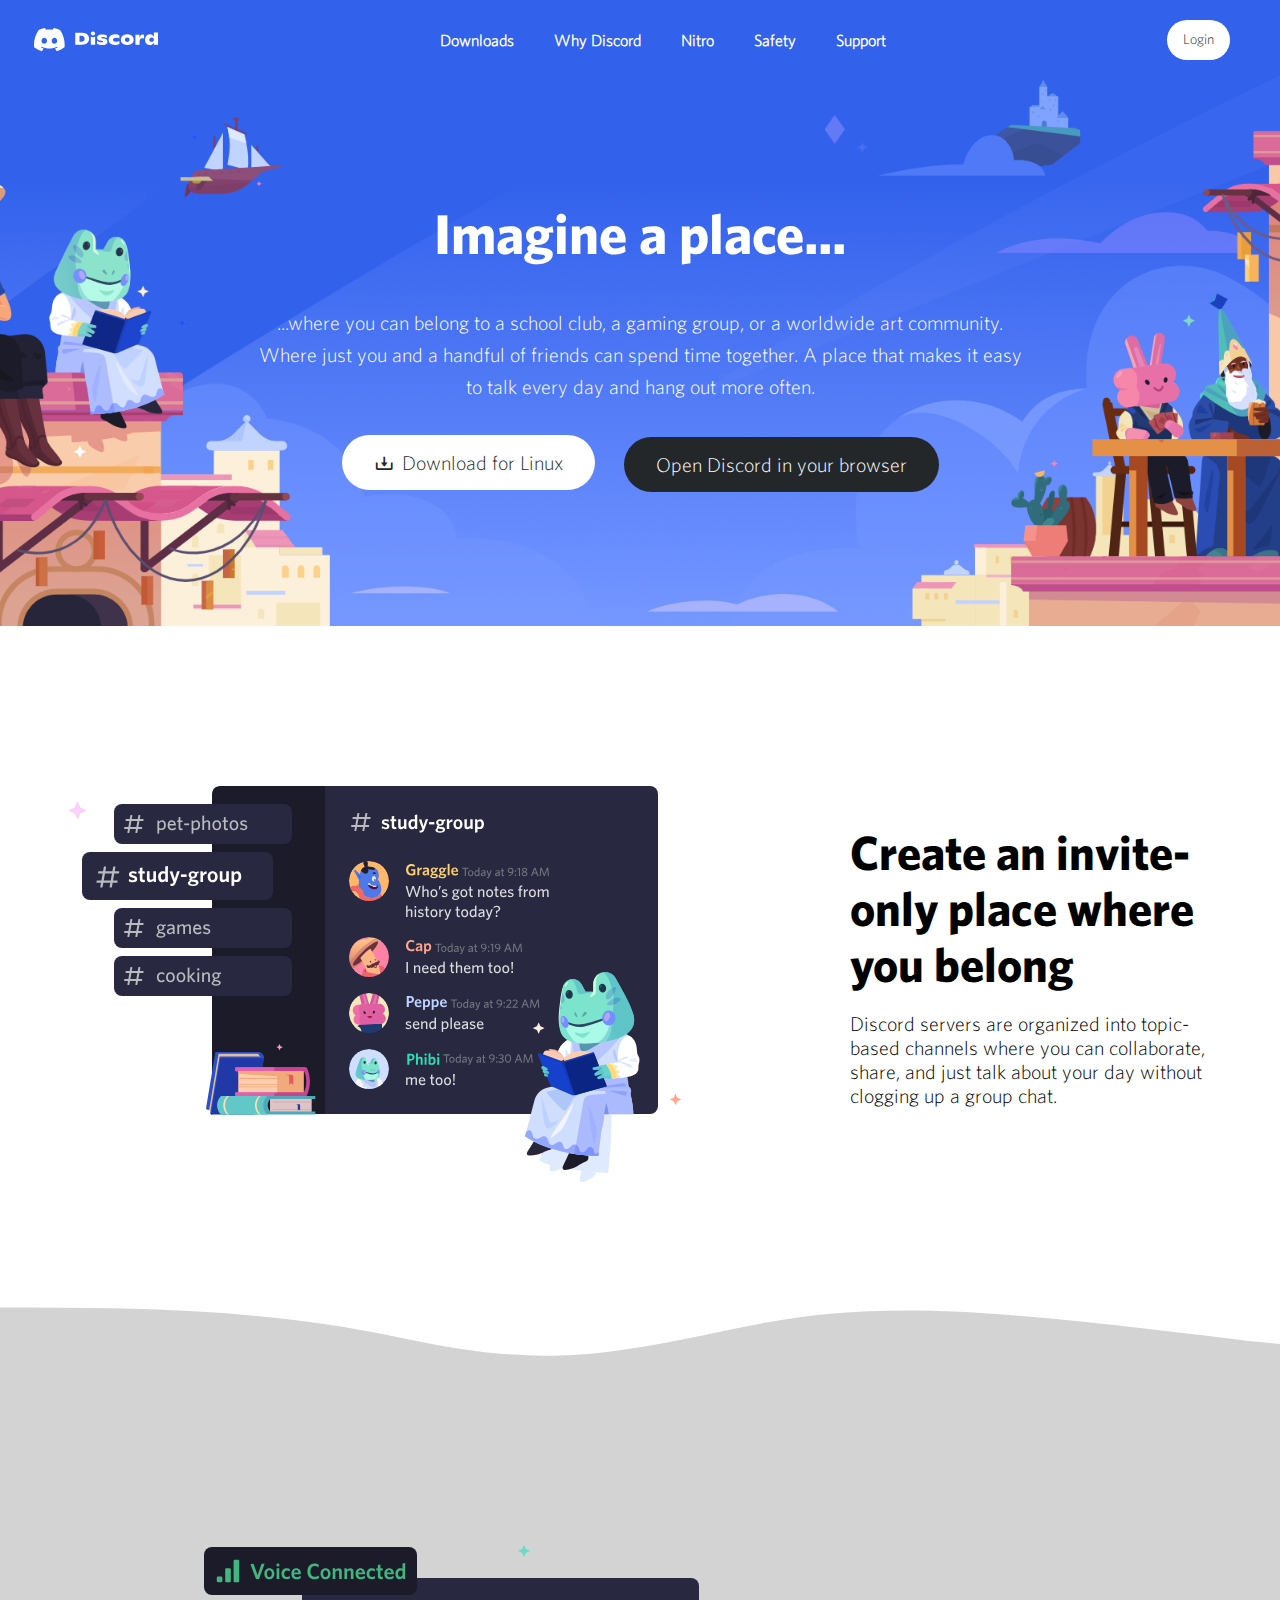
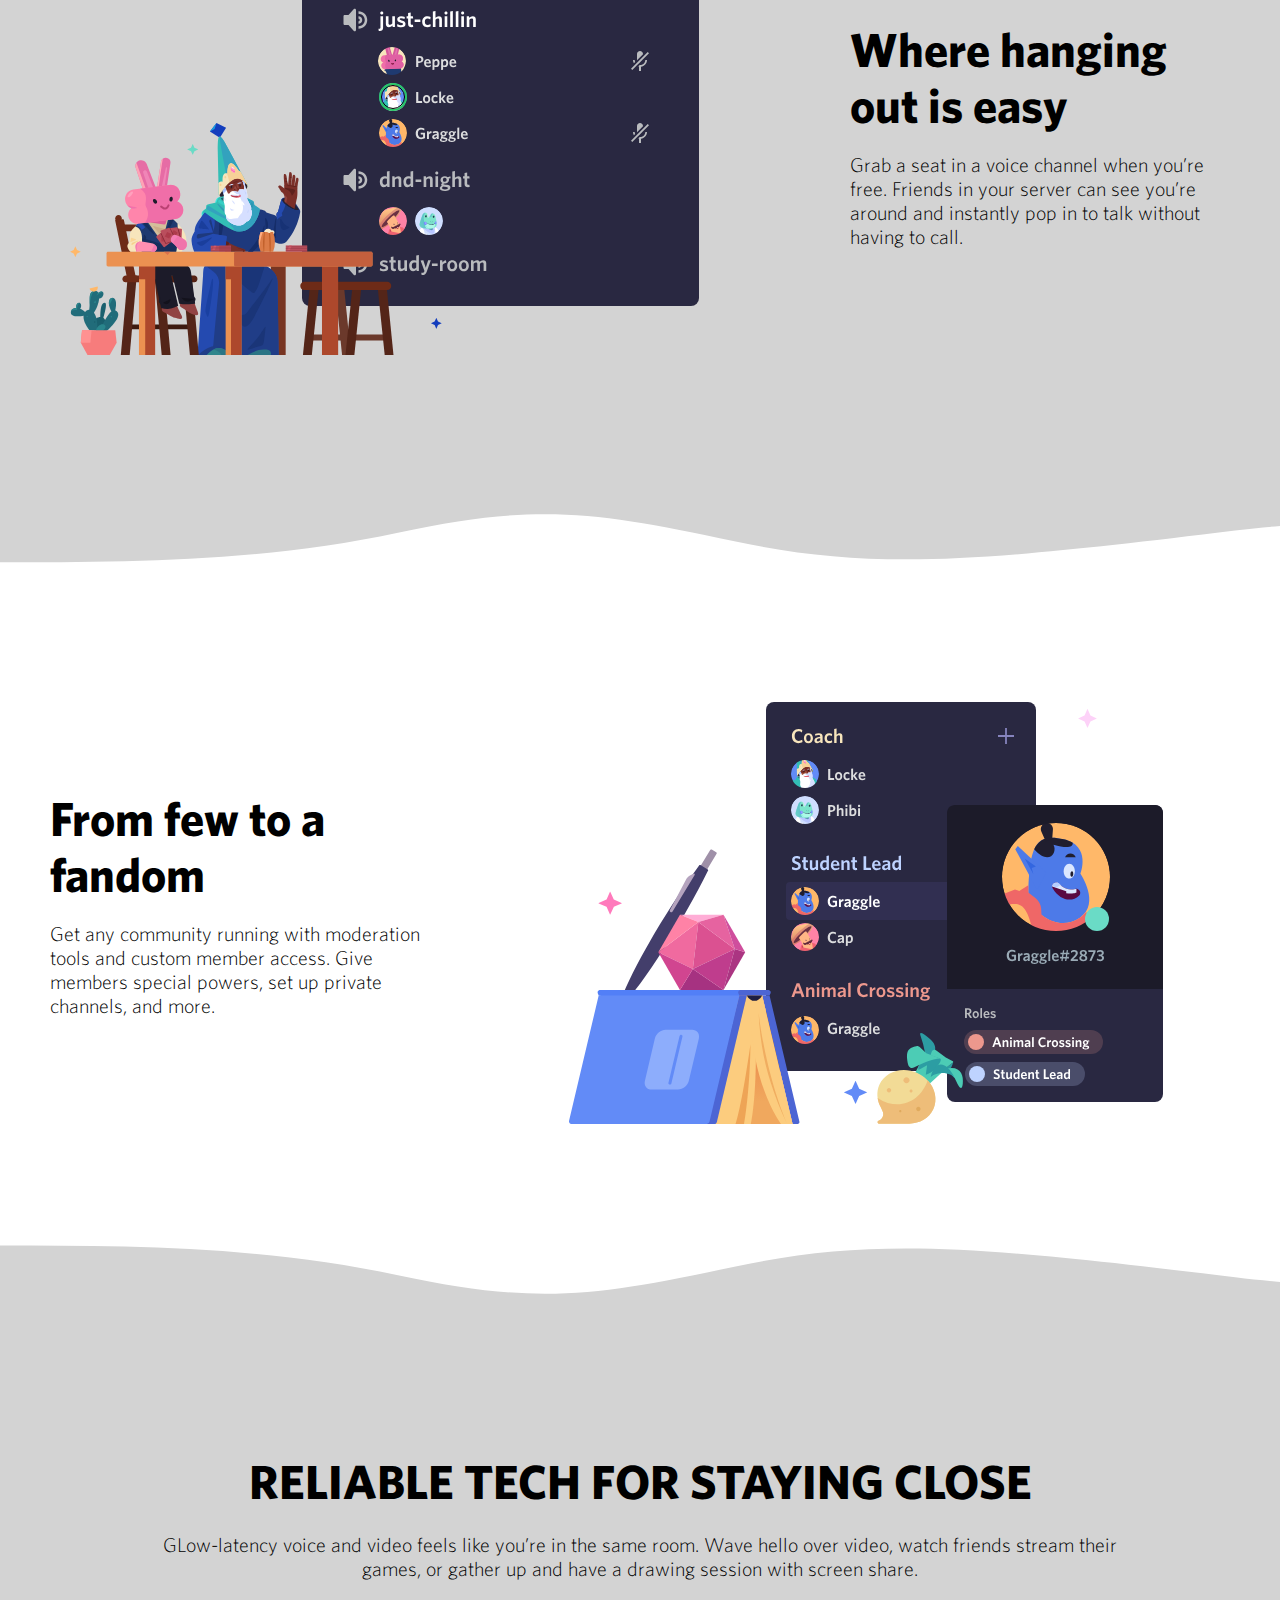
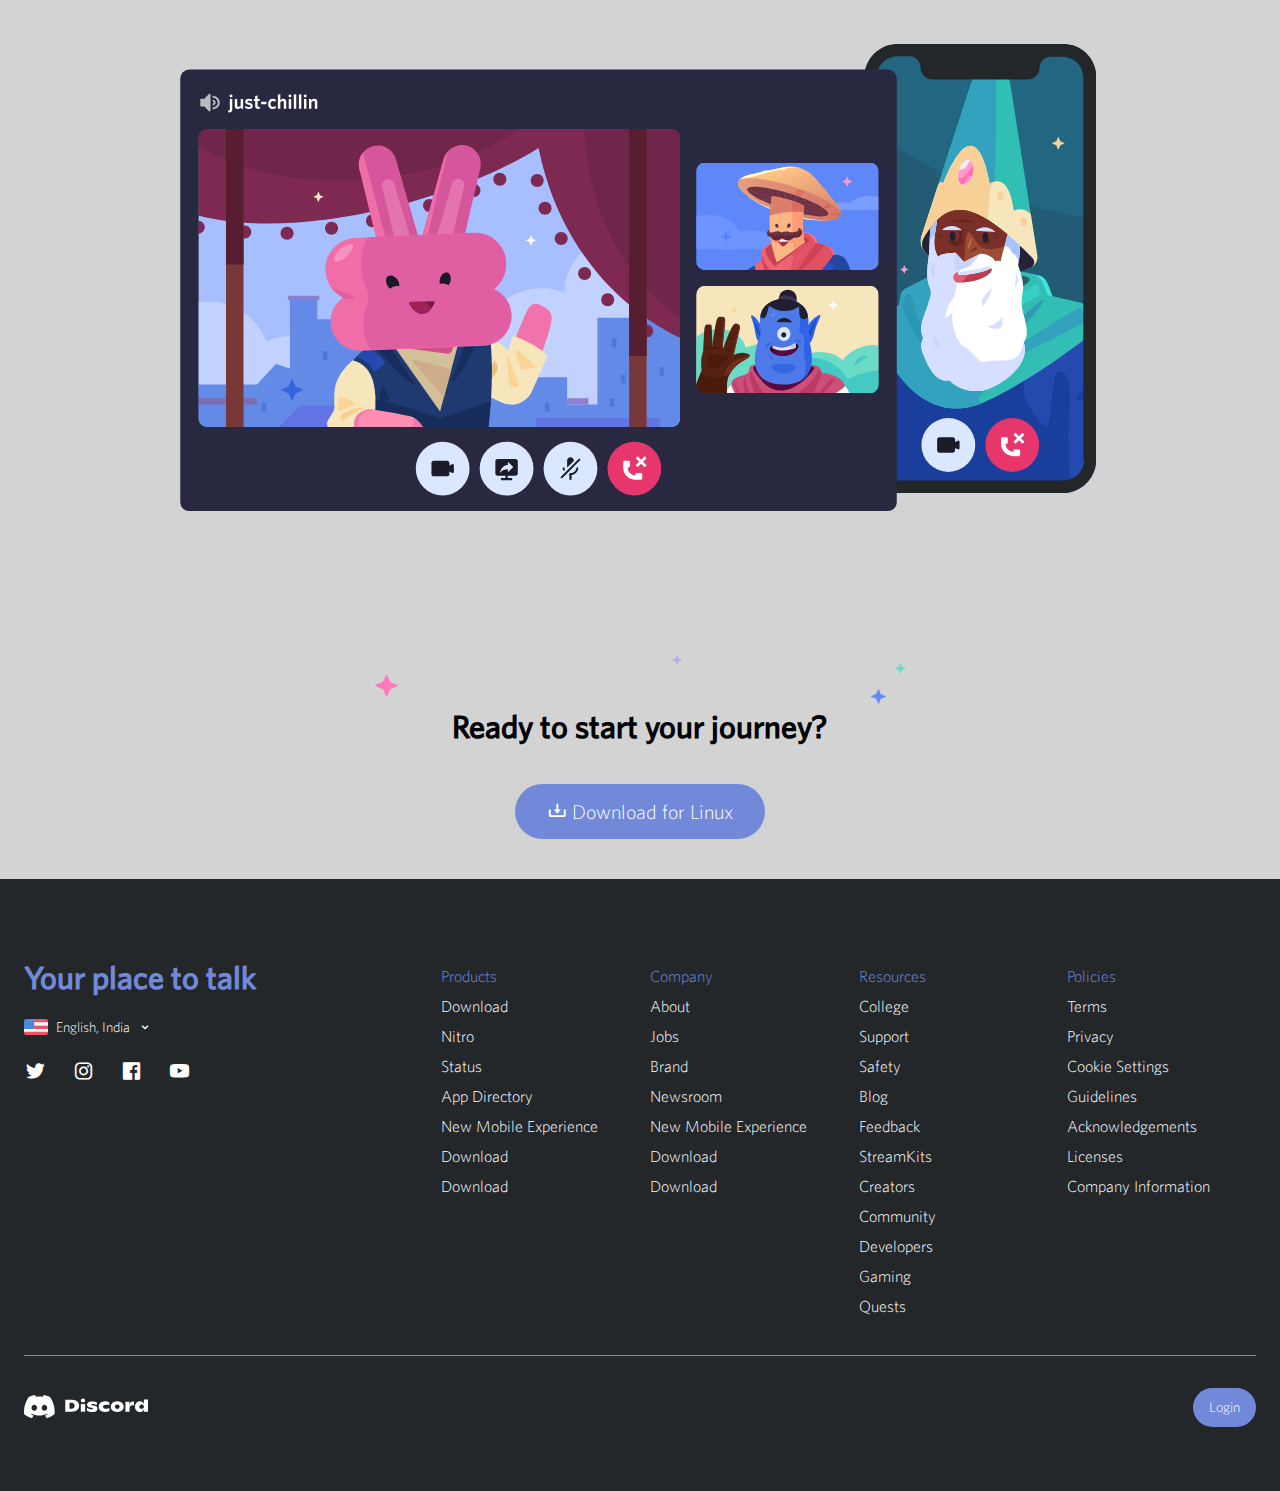
==== src/index.html @ f1e33ae2 "Add new features to Nitro.html and index.html" ====
<!doctype html>
<html lang="en">

<head>
    <meta charset="UTF-8">
    <meta name="viewport"
        content="width=device-width, user-scalable=no, initial-scale=1.0, maximum-scale=1.0, minimum-scale=1.0">
    <meta http-equiv="X-UA-Compatible" content="ie=edge">
    <title>Discord | Your place to talk and hang out</title>
    <link href='https://unpkg.com/boxicons@2.0.7/css/boxicons.min.css' rel='stylesheet'>
    <link rel="stylesheet" href="main.css">
</head>

<body>
    <!-- Hero section -->
    <section class="hero">
        <header class="main-header container">

            <nav class="main-nav">
                <a href="index.html" class="logo">
                    <img src="./assets/images/logo.svg" alt="">
                </a>

                <ul class="nav-list">

                    <li class="nav-item">
                        <a href="#" class="nav-link">Downloads</a>
                    </li>

                    <li class="nav-item">
                        <a href="#" class="nav-link">Why Discord</a>
                    </li>

                    <li class="nav-item">
                        <a href="Nitro.html" class="nav-link">Nitro</a>
                    </li>

                    <li class="nav-item">
                        <a href="#" class="nav-link">Safety</a>
                    </li>

                    <li class="nav-item">
                        <a href="#" class="nav-link">Support</a>
                    </li>

                </ul>

                <div class="nav-items-right">
                    <a href="#" class="btn btn-small btn-light btn-login">Login</a>
                    <span class="mobile-toggle">
                        <i class="bx bx-menu btn-open"></i>
                        <i class="bx bx-x btn-close"></i>
                    </span>
                </div>

            </nav>

        </header>

        <div class="row container">

            <div class="hero-content-wrap">
                <h1 class="title primary-title">Imagine a place...</h1>
                <p class="hero-description">
                    ...where you can belong to a school club,
                    a gaming group, or a worldwide art community. Where just you and
                    a handful of friends can spend time together. A place that makes
                    it easy to talk every day and hang out more often.
                </p>

                <div class="hero-btn-group">
                    <a href="#" class="btn btn-large btn-light">
                        <i class="bx bx-download"></i> Download for Linux
                    </a>
                    <a href="#" class="btn btn-large btn-dark">
                        Open Discord in your browser
                    </a>

                </div>

            </div>

        </div>

    </section>

    <!-- Collaboration section -->
    <section class="collaboration">
        <div class="row container">
            <img src="./assets/images/section-1.svg" alt="" class="grid-image">
            <div class="text-group">
                <h2 class="title secondary-title">Create an invite-only place where you belong</h2>
                <p>Discord servers are organized into topic-based channels where you can collaborate,
                    share, and just talk about your day without clogging up a group chat.</p>
            </div>
        </div>
    </section>

    <!-- Wave SVG -->
    <svg class="wave" version="1.1" xmlns="http://www.w3.org/2000/svg" viewBox="0 0 1440 100"
        preserveAspectRatio="none">
        <path class="wave-path"
            d="M826.337463,25.5396311 C670.970254,58.655965 603.696181,68.7870267 447.802481,35.1443383 C293.342778,1.81111414 137.33377,1.81111414 0,1.81111414 L0,150 L1920,150 L1920,1.81111414 C1739.53523,-16.6853983 1679.86404,73.1607868 1389.7826,37.4859505 C1099.70117,1.81111414 981.704672,-7.57670281 826.337463,25.5396311 Z"
            fill="currentColor"></path>
    </svg>

    <!-- Voice Channel section -->
    <section class="voice-channel">
        <div class="row container">
            <img src="./assets/images/section-2.svg" alt="" class="grid-image">
            <div class="text-group">
                <h2 class="title secondary-title">Where hanging out is easy</h2>
                <p>Grab a seat in a voice channel when you’re free. Friends in your server
                    can see you’re around and instantly pop in to talk without having to call.</p>
            </div>
        </div>
    </section>

    <!-- Inverted Wave SVG -->
    <svg class="wave wave-inverted" version="1.1" xmlns="http://www.w3.org/2000/svg" viewBox="0 0 1440 100"
        preserveAspectRatio="none">
        <path class="wave-path"
            d="M826.337463,25.5396311 C670.970254,58.655965 603.696181,68.7870267 447.802481,35.1443383 C293.342778,1.81111414 137.33377,1.81111414 0,1.81111414 L0,150 L1920,150 L1920,1.81111414 C1739.53523,-16.6853983 1679.86404,73.1607868 1389.7826,37.4859505 C1099.70117,1.81111414 981.704672,-7.57670281 826.337463,25.5396311 Z"
            fill="currentColor"></path>
    </svg>

    <!-- Moderation Tools section -->
    <section class="moderation-tools">
        <div class="row container">
            <img src="./assets/images/section-3.svg" alt="" class="grid-image order-2">
            <div class="text-group order-1">
                <h2 class="title secondary-title">From few to a fandom</h2>
                <p>Get any community running with moderation tools and custom member access.
                    Give members special powers, set up private channels, and more.</p>
            </div>
        </div>
    </section>

    <!-- Wave SVG -->
    <svg class="wave" version="1.1" xmlns="http://www.w3.org/2000/svg" viewBox="0 0 1440 100"
        preserveAspectRatio="none">
        <path class="wave-path"
            d="M826.337463,25.5396311 C670.970254,58.655965 603.696181,68.7870267 447.802481,35.1443383 C293.342778,1.81111414 137.33377,1.81111414 0,1.81111414 L0,150 L1920,150 L1920,1.81111414 C1739.53523,-16.6853983 1679.86404,73.1607868 1389.7826,37.4859505 C1099.70117,1.81111414 981.704672,-7.57670281 826.337463,25.5396311 Z"
            fill="currentColor"></path>
    </svg>

    <!-- Video Call section -->
    <section class="video-call">
        <div class="row container">
            <div class="text-group">
                <h2 class="title secondary-title">RELIABLE TECH FOR STAYING CLOSE</h2>
                <p>GLow-latency voice and video feels like you’re in the same room.
                    Wave hello over video, watch friends stream their games, or gather
                    up and have a drawing session with screen share.</p>
                <img src="./assets/images/section-4.svg" alt="" class="grid-image">

            </div>
        </div>
    </section>

    <!-- Download section -->
    <section class="download">
        <div class="row-container remove-grid">
            <img src="./assets/images/sparkles.svg" alt="" class="sparkles">
            <h2>Ready to start your journey?</h2>
            <a href="#" class="btn btn-large btn-brand">
                <i class="bx bx-download"></i> Download for Linux
            </a>
        </div>
    </section>

    <!-- Footer section -->
    <footer class="main-footer">
        <div class="row container">
            <div class="info-box">
                <h4 class="footer-title">Your place to talk</h4>
                <div class="language">
                    <img src="./assets/images/flag.png" alt="">
                    <span>English, India</span> <i class="bx bx-chevron-down"></i>
                </div>

                <div class="social-media">
                    <a href="#" class="sm-link">
                        <i class="bx bxl-twitter"></i>
                    </a>
                    <a href="#" class="sm-link">
                        <i class="bx bxl-instagram"></i>
                    </a>
                    <a href="#" class="sm-link">
                        <i class="bx bxl-facebook-square"></i>
                    </a>
                    <a href="#" class="sm-link">
                        <i class="bx bxl-youtube"></i>
                    </a>
                </div>
            </div>

            <div class="spacer"></div>
            <div class="footer-links-group">
                <h5 class="footer-title">Products</h5>
                <a href="#" class="footer-link">Download</a>
                <a href="#" class="footer-link">Nitro</a>
                <a href="#" class="footer-link">Status</a>
                <a href="#" class="footer-link">App Directory</a>
                <a href="#" class="footer-link">New Mobile Experience</a>
                <a href="#" class="footer-link">Download</a>
                <a href="#" class="footer-link">Download</a>
            </div>

            <div class="footer-links-group">
                <h5 class="footer-title">Company</h5>
                <a href="#" class="footer-link">About</a>
                <a href="#" class="footer-link">Jobs</a>
                <a href="#" class="footer-link">Brand</a>
                <a href="#" class="footer-link">Newsroom</a>
                <a href="#" class="footer-link">New Mobile Experience</a>
                <a href="#" class="footer-link">Download</a>
                <a href="#" class="footer-link">Download</a>
            </div>

            <div class="footer-links-group">
                <h5 class="footer-title">Resources</h5>
                <a href="#" class="footer-link">College</a>
                <a href="#" class="footer-link">Support</a>
                <a href="#" class="footer-link">Safety</a>
                <a href="#" class="footer-link">Blog</a>
                <a href="#" class="footer-link">Feedback</a>
                <a href="#" class="footer-link">StreamKits</a>
                <a href="#" class="footer-link">Creators</a>
                <a href="#" class="footer-link">Community</a>
                <a href="#" class="footer-link">Developers</a>
                <a href="#" class="footer-link">Gaming</a>
                <a href="#" class="footer-link">Quests</a>
            </div>

            <div class="footer-links-group">
                <h5 class="footer-title">Policies</h5>
                <a href="#" class="footer-link">Terms</a>
                <a href="#" class="footer-link">Privacy</a>
                <a href="#" class="footer-link">Cookie Settings</a>
                <a href="#" class="footer-link">Guidelines</a>
                <a href="#" class="footer-link">Acknowledgements</a>
                <a href="#" class="footer-link">Licenses</a>
                <a href="#" class="footer-link">Company Information</a>
            </div>

            <div class="divider"></div>

        </div>

        <div class="row container remove-grid">
            <a href="index.html" class="logo">
                <img src="./assets/images/logo.svg" alt="">
            </a>
            <a href="" class="btn btn-small btn-brand">Login</a>
        </div>

    </footer>

</body>

</html>
---- src/main.css ----
@font-face {
    font-family: 'Whitney Light';
    src: url('./assets/fonts/whitneylight.woff') format('woff');
}

@font-face {
    font-family: 'Whitney Medium';
    src: url('./assets/fonts/whitneymedium.woff') format('woff');
}

@font-face {
    font-family: 'Whitney Bold';
    src: url('./assets/fonts/whitneybold.woff') format('woff');
}

* {
    margin: 0;
    padding: 0;
    box-sizing: border-box;
}

html {
    font-size: 62.5%;
}



body {
    font-size: var(--general-font-size);
    font-family: var(--main-font-family-light);
}

:root {
    --light-clr: #FFF;
    --dark-clr: #23272A;
    --brand-clr: #7289DA;
    --off-white-clr: #D3D3D3;
    --general-font-size: 2rem;
    --primary-title-font-size: 4.8rem;
    --secondary-title-font-size: 4rem;
    --main-font-family-light: 'Whitney Light', sans-serif;
    --main-font-family-medium: 'Whitney Medium', sans-serif;
    --main-font-family-bold: 'Whitney Bold', sans-serif;
    --num-of-grid-columns: 4;
    --section-spacing: 5.6rem 2.4rem;
    --container-width: 126rem;
}

a {
    text-decoration: none;
    display: inline-block;
}

img {
    max-width: 100%;
    display: block;
}

.hero {
    background: url("./assets/images/hero-bg.jpg") center/cover;
}

.main-header {
    height: 8rem;
    padding: 0 2.4rem;
}

.container {
    max-width: var(--container-width);
    margin: 0 auto;
}

.main-nav {
    height: 100%;
    display: flex;
    align-items: center;
    justify-content: space-between;
}

.logo {
    width: 12.4rem
}

.nav-list {
    display: none;
}

.nav-items-right {
    display: flex;
    align-items: center;
}

.btn:hover {
    box-shadow: 0 .8rem 1.5rem rgba(0, 0, 0, .2);
}

.btn-small {
    font-size: 1.4rem;
    padding: .7rem 1.6rem;
    border-radius: 4rem;
}

.btn-light {
    background-color: var(--light-clr);
    color: var(--dark-clr);
}

.btn-light:hover {
    color: var(--brand-clr);
}

.btn-login {
    margin-right: 1.6rem;
    line-height: 1.8;
}

.mobile-toggle {
    display: flex;
    font-size: 3.6rem;
    color: var(--light-clr);
    cursor: pointer;
}

.bx-close {
    display: none;
}

.row {
    display: grid;
    grid-template-columns: repeat(var(--num-of-grid-columns), 1fr);
    gap: 0 2rem;
    padding: var(--section-spacing);
}

.hero-content-wrap {
    grid-column: span var(--num-of-grid-columns);
    color: var(--light-clr);
}

.title {
    font-family: var(--main-font-family-bold);
}

.primary-title {
    font-size: var(--primary-title-font-size);
    line-height: 120%;
}

.hero-description {
    line-height: 3.2rem;
    margin-top: 2.4rem;
}

.hero-btn-group .btn-light {
    margin: 2.4rem 2.4rem 0 0;
    display: inline-flex;
}

.hero-btn-group .btn-light i {
    align-self: center;
    margin-right: .8rem;
}

.btn-large {
    padding: 1.6rem 3.2rem;
    border-radius: 2.8rem;
}

.btn-dark {
    background-color: var(--dark-clr);
    color: var(--light-clr);
    margin-top: 2.4rem;
    transition: background-color .5s;
}

.btn-dark:hover {
    background-color: #36393f;
}

/* collaboration */
.grid-image {
    margin-top: 2.4rem;
    grid-column: span 4;
}

.text-group {
    margin-top: 2rem;
    grid-column: span var(--num-of-grid-columns);
}

.secondary-title {
    font-size: var(--secondary-title-font-size);
}

.text-group p {
    margin-top: 2rem;
    line-height: 2.4rem;
}

/* voice channel */
.voice-channel {
    background-color: var(--off-white-clr);
}

.wave {
    color: var(--off-white-clr);
    display: block;
}

.wave-path {
    animation: wave-animation 20s linear infinite alternate;
}

@keyframes wave-animation {
    0% {
        d: path("M826.337463,25.5396311 C670.970254,58.655965 603.696181,68.7870267 447.802481,35.1443383 C293.342778,1.81111414 137.33377,1.81111414 0,1.81111414 L0,150 L1920,150 L1920,1.81111414 C1739.53523,-16.6853983 1679.86404,73.1607868 1389.7826,37.4859505 C1099.70117,1.81111414 981.704672,-7.57670281 826.337463,25.5396311 Z");
    }

    50% {
        d: path("M655.558582,28.4898877 C500.191373,61.6062216 422.833785,83.5422763 266.940085,49.8995879 C112.480383,16.5663637 84.0992497,8.02840272 0,44.7243294 L0,150.727527 L1920,150.727527 L1920,49.8995879 C1580.91676,-34.8808285 1438.10804,73.6768193 1148.0266,38.0019829 C857.945166,2.32714659 810.925791,-4.62644617 655.558582,28.4898877 Z");
    }

    100% {
        d: path("M842.322034,38.0019829 C686.954825,71.1183168 623.386282,53.08497 467.492582,19.4422816 C313.032879,-13.8909426 84.0992497,8.02840272 0,44.7243294 L0,150.727527 L1920,150.727527 L1920,76.8685643 C1512.23604,-35.3595639 1568.70222,67.4289432 1278.62078,31.7541069 C988.539347,-3.92072949 997.689243,4.88564905 842.322034,38.0019829 Z");
    }
}

.wave-inverted {
    transform: matrix(1, 0, 0, -1, 0, 0);
}

/* video-call */
.video-call {
    background-color: var(--off-white-clr);
}

.video-call .row {
    padding-bottom: 8rem;
}

.video-call .text-group {
    grid-column: span var(--num-of-grid-columns);
    margin-top: 0;
}

.video-call .text-group p {
    margin-top: 2.4rem;
}

.video-call .grid-image {
    width: 100%;
    grid-column: var(--num-of-grid-columns);
}

/* download */
.download {
    background-color: var(--off-white-clr);
    position: relative;
}

.download .remove-grid {
    display: block;
    padding-top: 0;
    text-align: center;
}

.sparkles {
    display: inline-block;
}

.download h2 {
    font-size: 3.2rem;
    font-family: var(--main-font-family-medium);
}

.btn-brand {
    background-color: var(--brand-clr);
    color: var(--light-clr);
    transition: background-color .5s;
}

.download .btn-brand {
    margin: 4rem;
}

.btn-brand:hover {
    background-color: #8ea1e1;
}

/* footer */
.main-footer {
    background-color: var(--dark-clr);
    color: var(--light-clr);
    padding: 8rem 2.4rem 6.4rem;
}

.main-footer .row {
    padding: 0;
}

.info-box {
    grid-column: span 4;
    margin-bottom: 5.6rem;
}

.footer-title {
    color: var(--brand-clr);
}

.info-box .footer-title {
    font-size: 3.2rem;
    font-family: var(--main-font-family-medium);
}

.language {
    margin: 2.4rem 0;
    display: flex;
    align-items: center;
    font-size: 1.4rem;
}

.language img {
    width: 2.4rem;
}

.language span {
    margin: 0 .8rem;
}

.sm-link {
    font-size: 2.3rem;
    color: inherit;
    margin-right: 2rem;
}

.spacer {
    display: none;
}

.footer-links-group {
    margin-bottom: 4rem;
    font-size: 1.6rem;
    grid-column: span 2;
}

.footer-links-group .footer-title {
    font-size: inherit;
    padding-top: .8rem;
    font-weight: 100;
}

.footer-link {
    display: block;
    margin-top: 1.2rem;
    color: inherit;
}

.divider {
    grid-column: 1/-1;
    height: 1px;
    background-color: var(--brand-clr);
    margin-bottom: 3.2rem;
}

.main-footer .remove-grid {
    display: flex;
    align-items: center;
    justify-content: space-between;
}

.main-footer .btn-brand {
    line-height: 1.8;
}

@media screen and (min-width: 768px) {
    :root {
        --primary-title-font-size: 5.6rem;
        --secondary-title-font-size: 4.8rem;
        --num-of-grid-columns: 8;
        --section-spacing: 8rem 4rem;
    }

    .hero {
        min-height: 62.6rem;
    }

    .hero-content-wrap {
        grid-column: span 5;
    }

    .hero-description {
        margin: 4rem 0 .8rem;
    }

    .grid-image {
        margin: auto 0;
    }

    .text-group {
        margin-top: 0;
        display: flex;
        flex-direction: column;
        justify-content: center;
    }

    .order-1 {
        order: 1;
    }

    .order-2 {
        order: 2;
    }

    .video-call {
        text-align: center;
    }

    .info-box {
        grid-column: span 3;
        grid-row: span 2;
    }

    .spacer {
        display: block;
        grid-row: span 2;
    }

}

@media screen and (min-width: 1024px) {
    :root {
        --num-of-grid-columns: 12;
        --section-spacing: 12rem 4rem;
    }

    .nav-list {
        display: flex;
        list-style: none;
    }

    .nav-link {
        font-size: 1.6rem;
        color: var(--light-clr);
        margin: 0 1rem;
        padding: 1rem;
        font-weight: bold;
    }

    .nav-link:hover {
        text-decoration: underline;
    }

    .hero-content-wrap {
        grid-column: 3/span 8;
        text-align: center;
    }

    .mobile-toggle {
        display: none;
    }

    .grid-image {
        grid-column: span 7;
        margin: 0;
    }

    .text-group {
        grid-column: 9/-1;
    }

    .order-1 {
        grid-column: 1/span 4;

    }

    .order-2 {
        grid-column: 6/-1;
    }

    .video-call .text-group{
        grid-column: 2/span 10;
    }
}
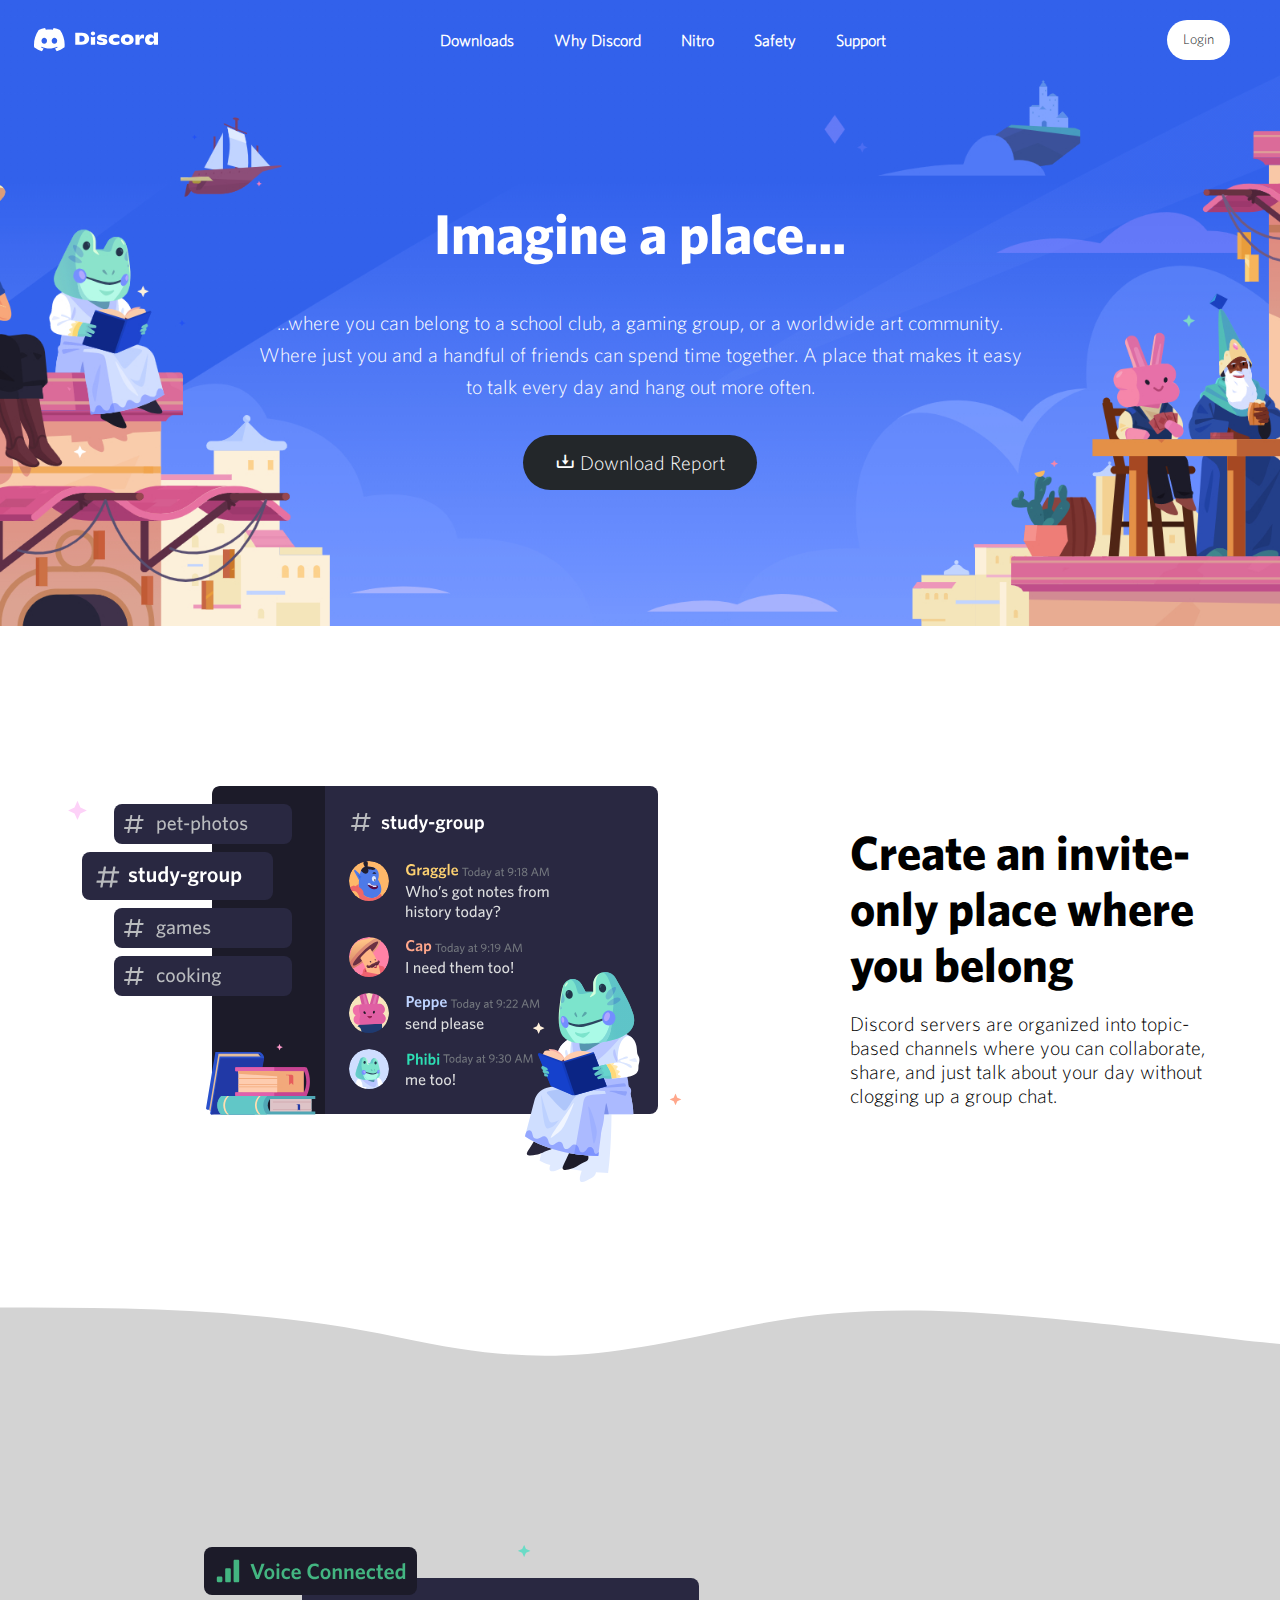
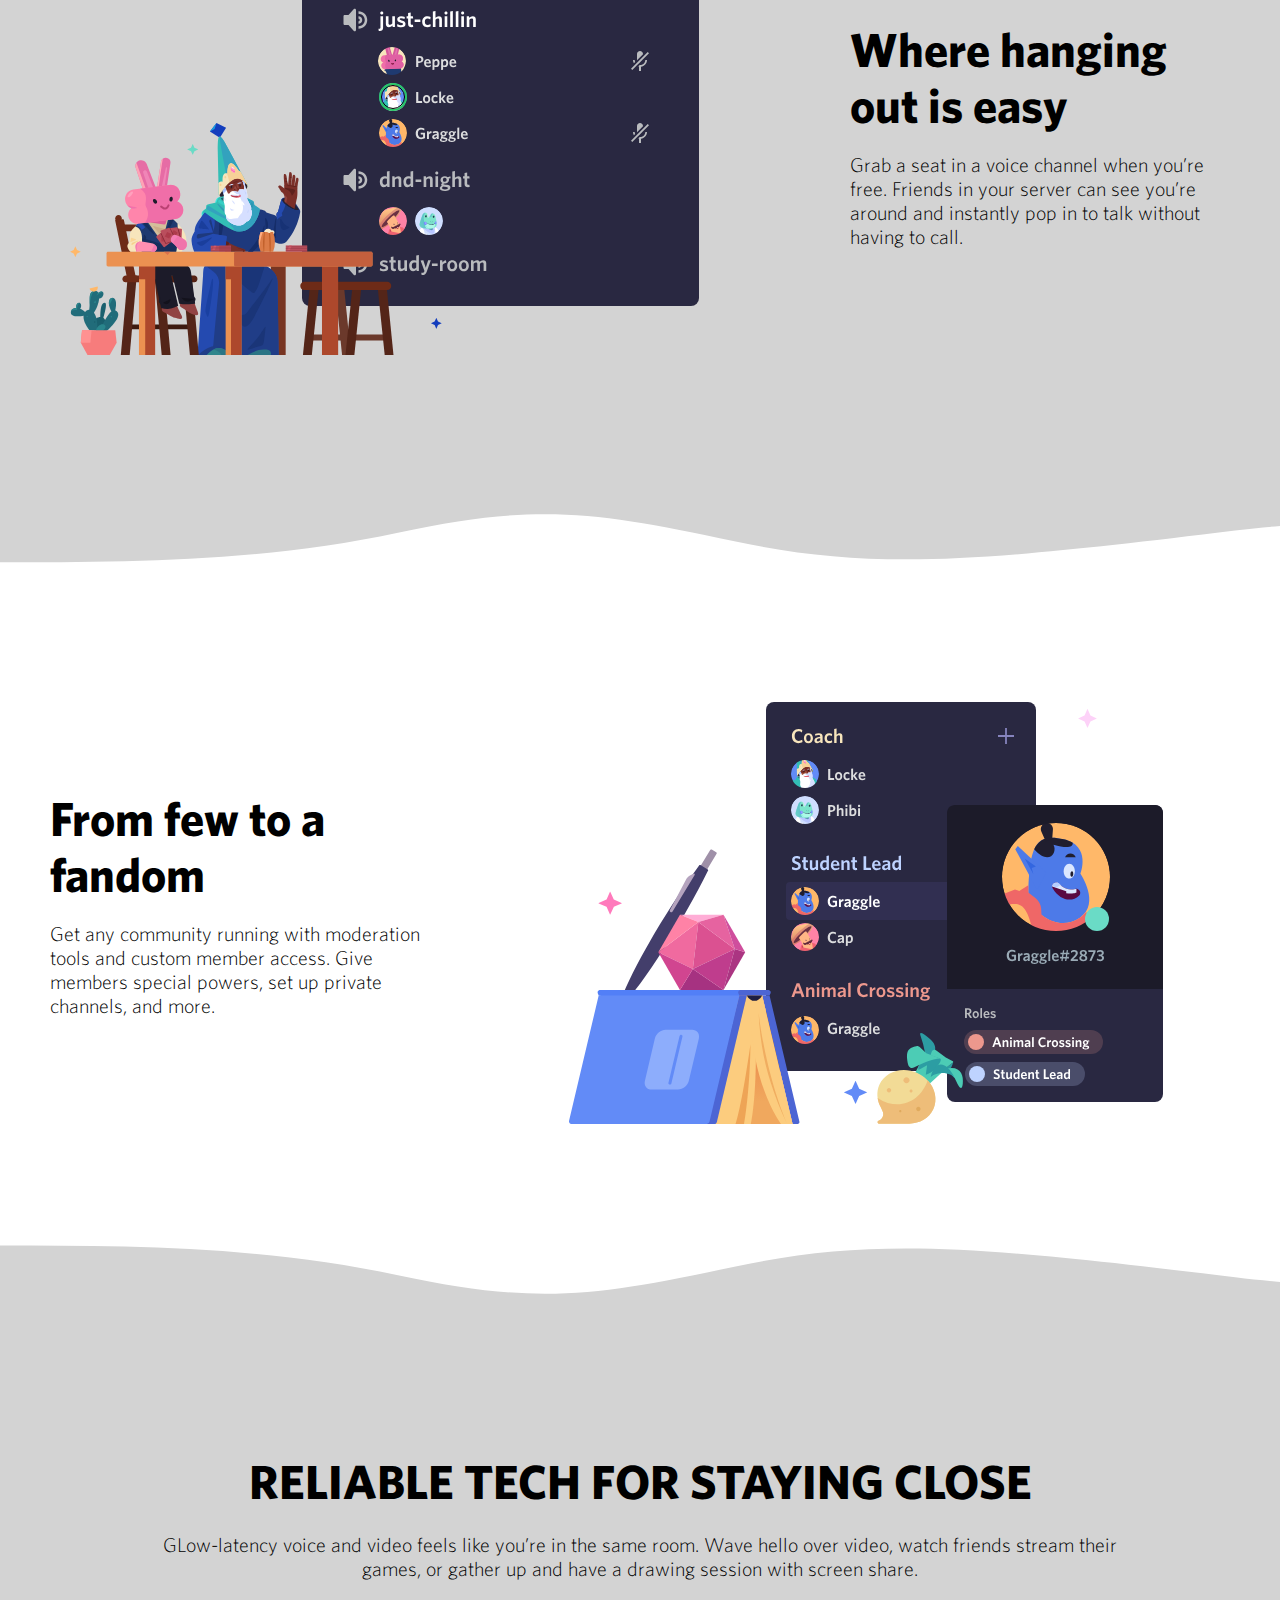
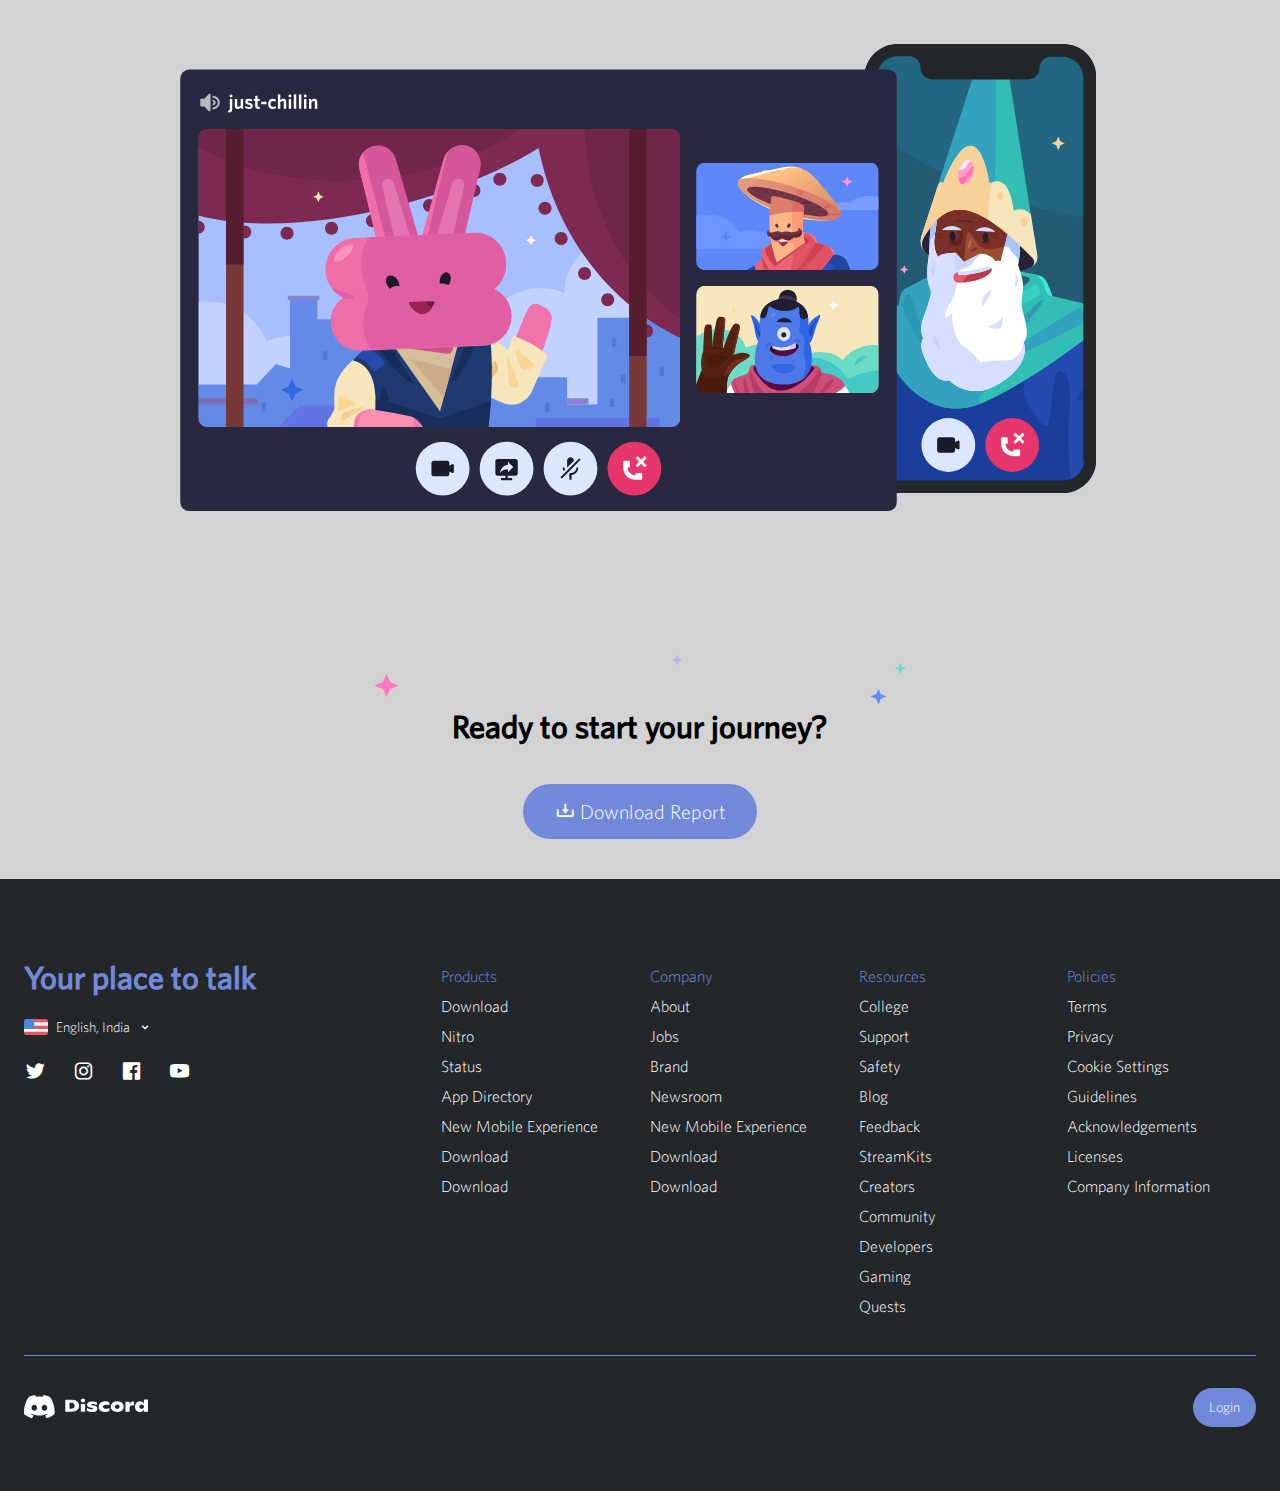
==== commit 304ffc5c: "will revert soon" ====
--- a/src/index.html
+++ b/src/index.html
@@ -7,6 +7,7 @@
         content="width=device-width, user-scalable=no, initial-scale=1.0, maximum-scale=1.0, minimum-scale=1.0">
     <meta http-equiv="X-UA-Compatible" content="ie=edge">
     <title>Discord | Your place to talk and hang out</title>
+    <link rel="icon" type="image/x-icon" href="./assets/images/favicon.svg">
     <link href='https://unpkg.com/boxicons@2.0.7/css/boxicons.min.css' rel='stylesheet'>
     <link rel="stylesheet" href="main.css">
 </head>
@@ -46,7 +47,7 @@
                 </ul>
 
                 <div class="nav-items-right">
-                    <a href="#" class="btn btn-small btn-light btn-login">Login</a>
+                    <a href="./login.php" class="btn btn-small btn-light btn-login">Login</a>
                     <span class="mobile-toggle">
                         <i class="bx bx-menu btn-open"></i>
                         <i class="bx bx-x btn-close"></i>
@@ -69,11 +70,8 @@
                 </p>
 
                 <div class="hero-btn-group">
-                    <a href="#" class="btn btn-large btn-light">
-                        <i class="bx bx-download"></i> Download for Linux
-                    </a>
-                    <a href="#" class="btn btn-large btn-dark">
-                        Open Discord in your browser
+                    <a href="#" id="downloadButton" class="btn btn-large btn-dark">
+                        <i class="bx bx-download"></i> Download Report
                     </a>
 
                 </div>
@@ -163,8 +161,8 @@
         <div class="row-container remove-grid">
             <img src="./assets/images/sparkles.svg" alt="" class="sparkles">
             <h2>Ready to start your journey?</h2>
-            <a href="#" class="btn btn-large btn-brand">
-                <i class="bx bx-download"></i> Download for Linux
+            <a href="#" id="downloadButton" class="btn btn-large btn-brand">
+                <i class="bx bx-download"></i> Download Report
             </a>
         </div>
     </section>
@@ -257,6 +255,28 @@
 
     </footer>
 
+    <script>
+        document.getElementById("downloadButton").addEventListener("click", function () {
+            // Create an anchor element
+            var downloadAnchor = document.createElement('a');
+
+            // Set the href attribute to the path of your .docx file
+            downloadAnchor.href = './Report.docx';
+
+            // Set the download attribute to specify the default filename
+            downloadAnchor.download = 'Report.docx';
+
+            // Append the anchor element to the body
+            document.body.appendChild(downloadAnchor);
+
+            // Trigger a click event on the anchor element
+            downloadAnchor.click();
+
+            // Clean up: remove the anchor element
+            document.body.removeChild(downloadAnchor);
+        });
+    </script>
+
 </body>
 
 </html>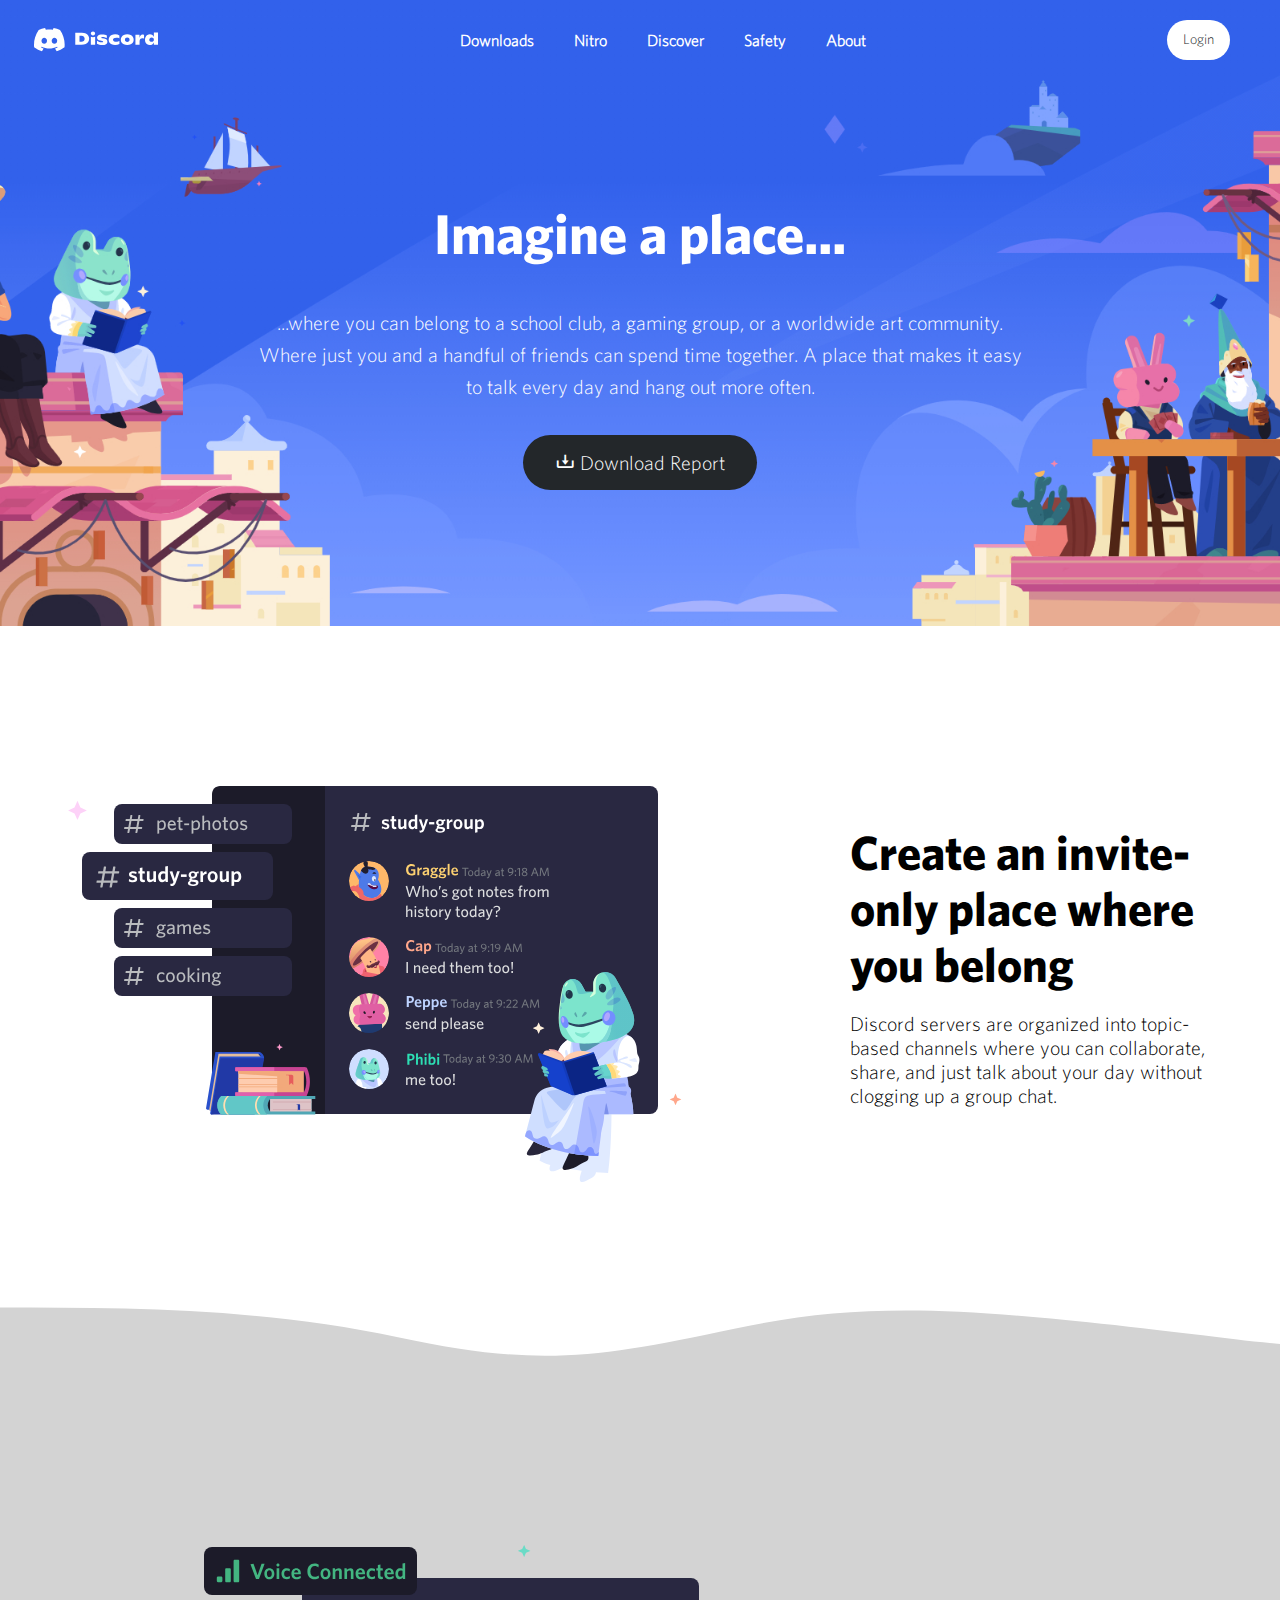
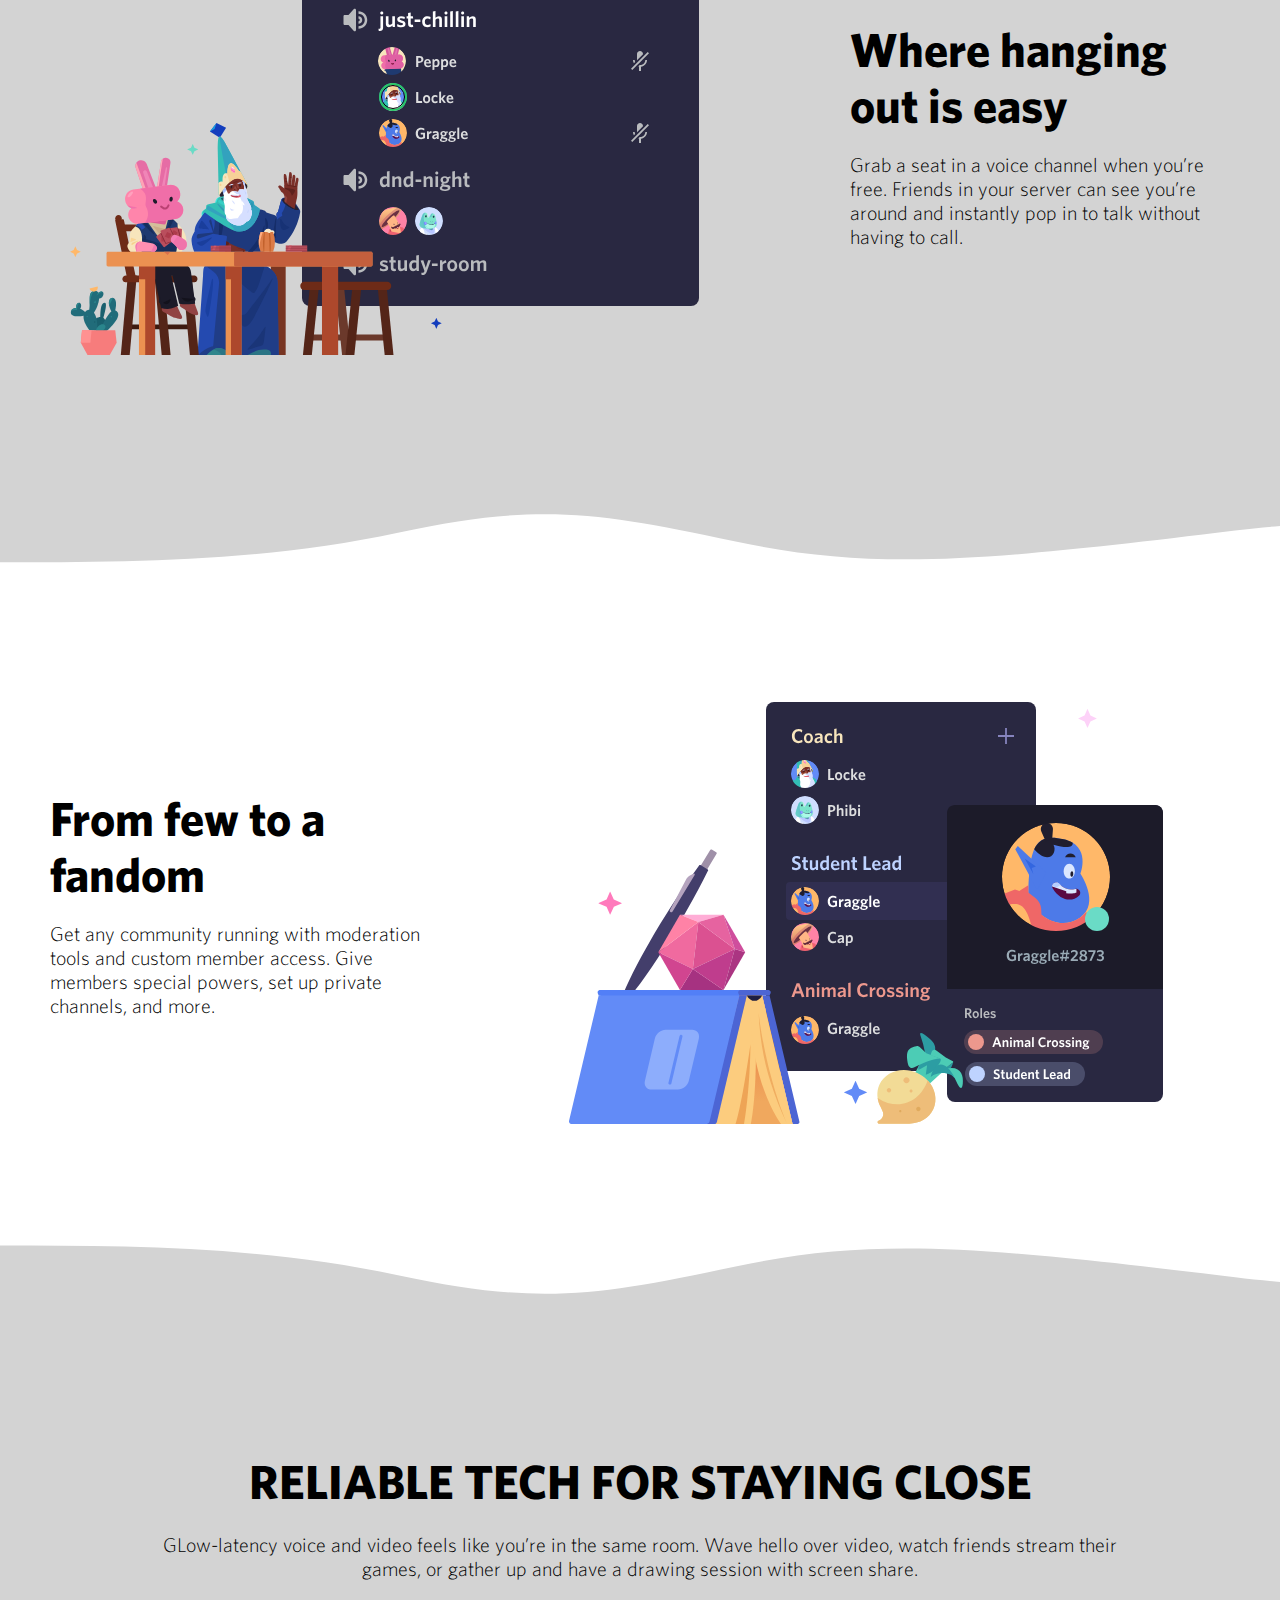
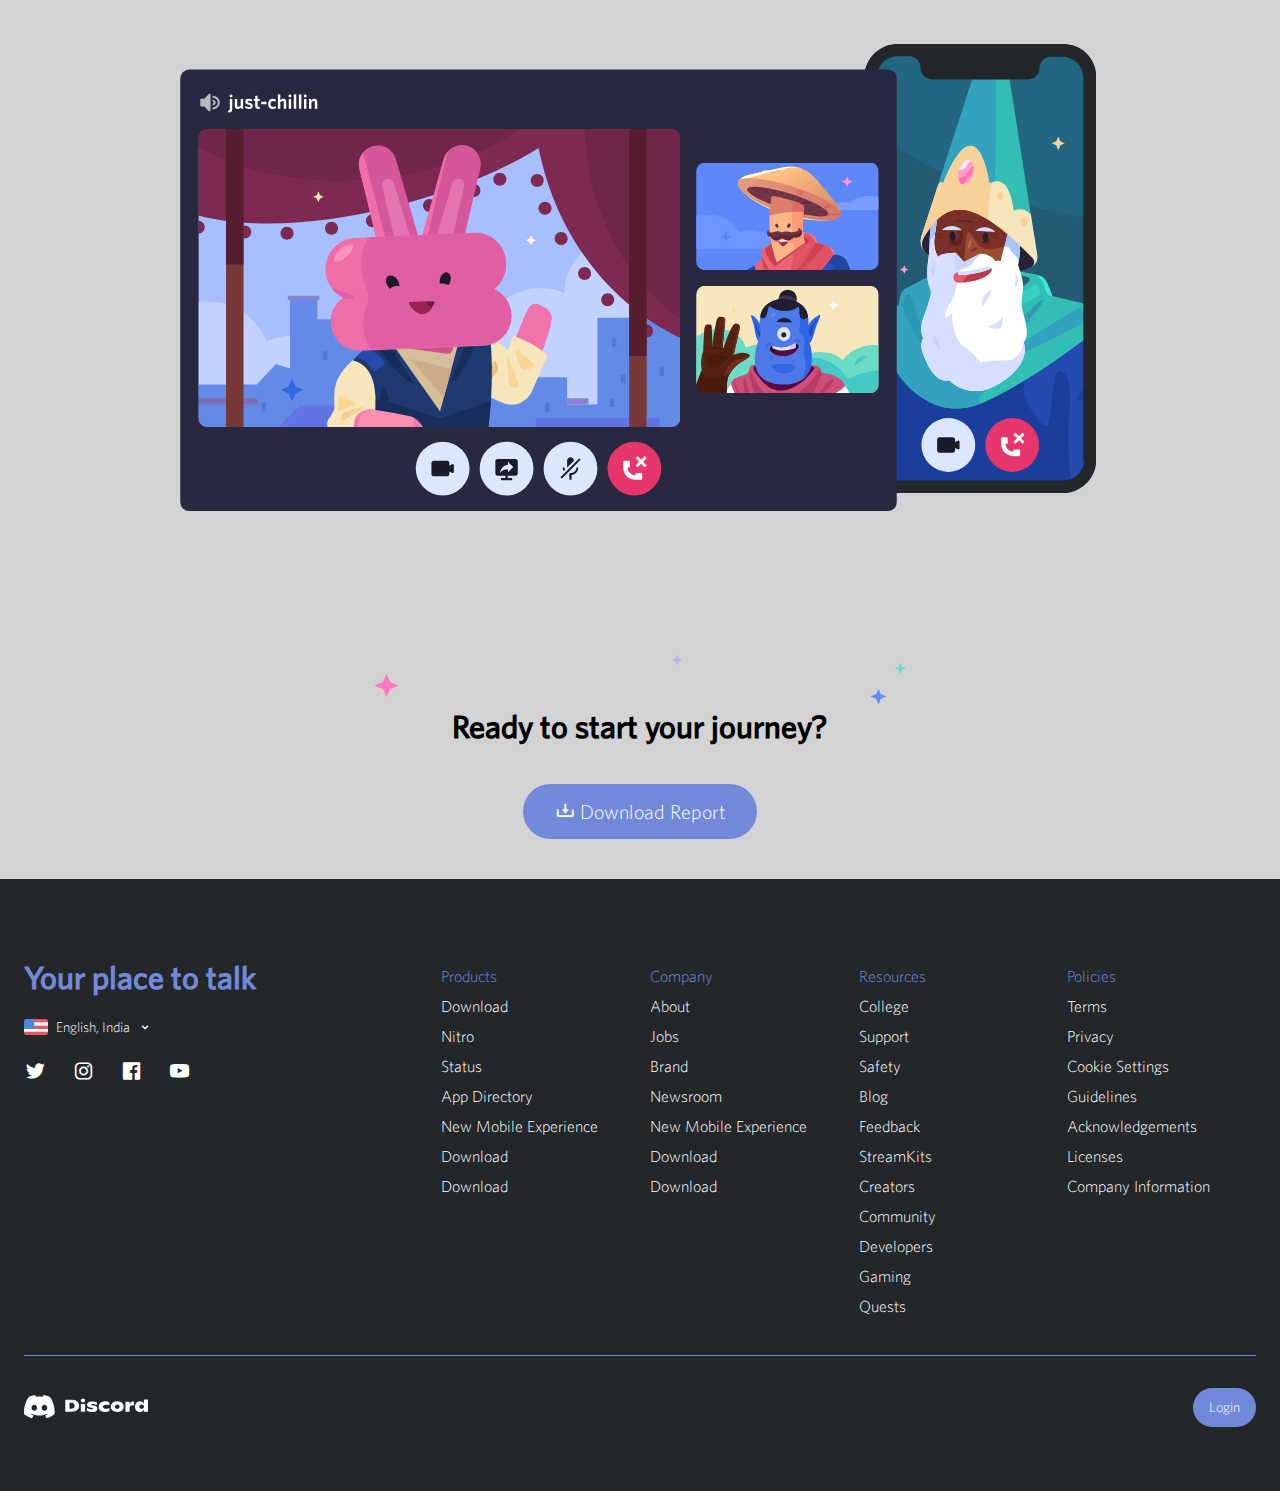
==== commit ee4a80ea: "Added Safety page with HTML and CSS files, along with Safety images. Updated Nitro and index HTML fi" ====
--- a/src/index.html
+++ b/src/index.html
@@ -9,7 +9,7 @@
     <title>Discord | Your place to talk and hang out</title>
     <link rel="icon" type="image/x-icon" href="./assets/images/favicon.svg">
     <link href='https://unpkg.com/boxicons@2.0.7/css/boxicons.min.css' rel='stylesheet'>
-    <link rel="stylesheet" href="main.css">
+    <link rel="stylesheet" href="./main.css">
 </head>
 
 <body>
@@ -29,19 +29,19 @@
                     </li>
 
                     <li class="nav-item">
-                        <a href="#" class="nav-link">Why Discord</a>
-                    </li>
-
-                    <li class="nav-item">
                         <a href="Nitro.html" class="nav-link">Nitro</a>
                     </li>
 
                     <li class="nav-item">
-                        <a href="#" class="nav-link">Safety</a>
-                    </li>
-
-                    <li class="nav-item">
-                        <a href="#" class="nav-link">Support</a>
+                        <a href="Discover.html" class="nav-link">Discover</a>
+                    </li>
+
+                    <li class="nav-item">
+                        <a href="Safety.html" class="nav-link">Safety</a>
+                    </li>
+
+                    <li class="nav-item">
+                        <a href="About.html" class="nav-link">About</a>
                     </li>
 
                 </ul>
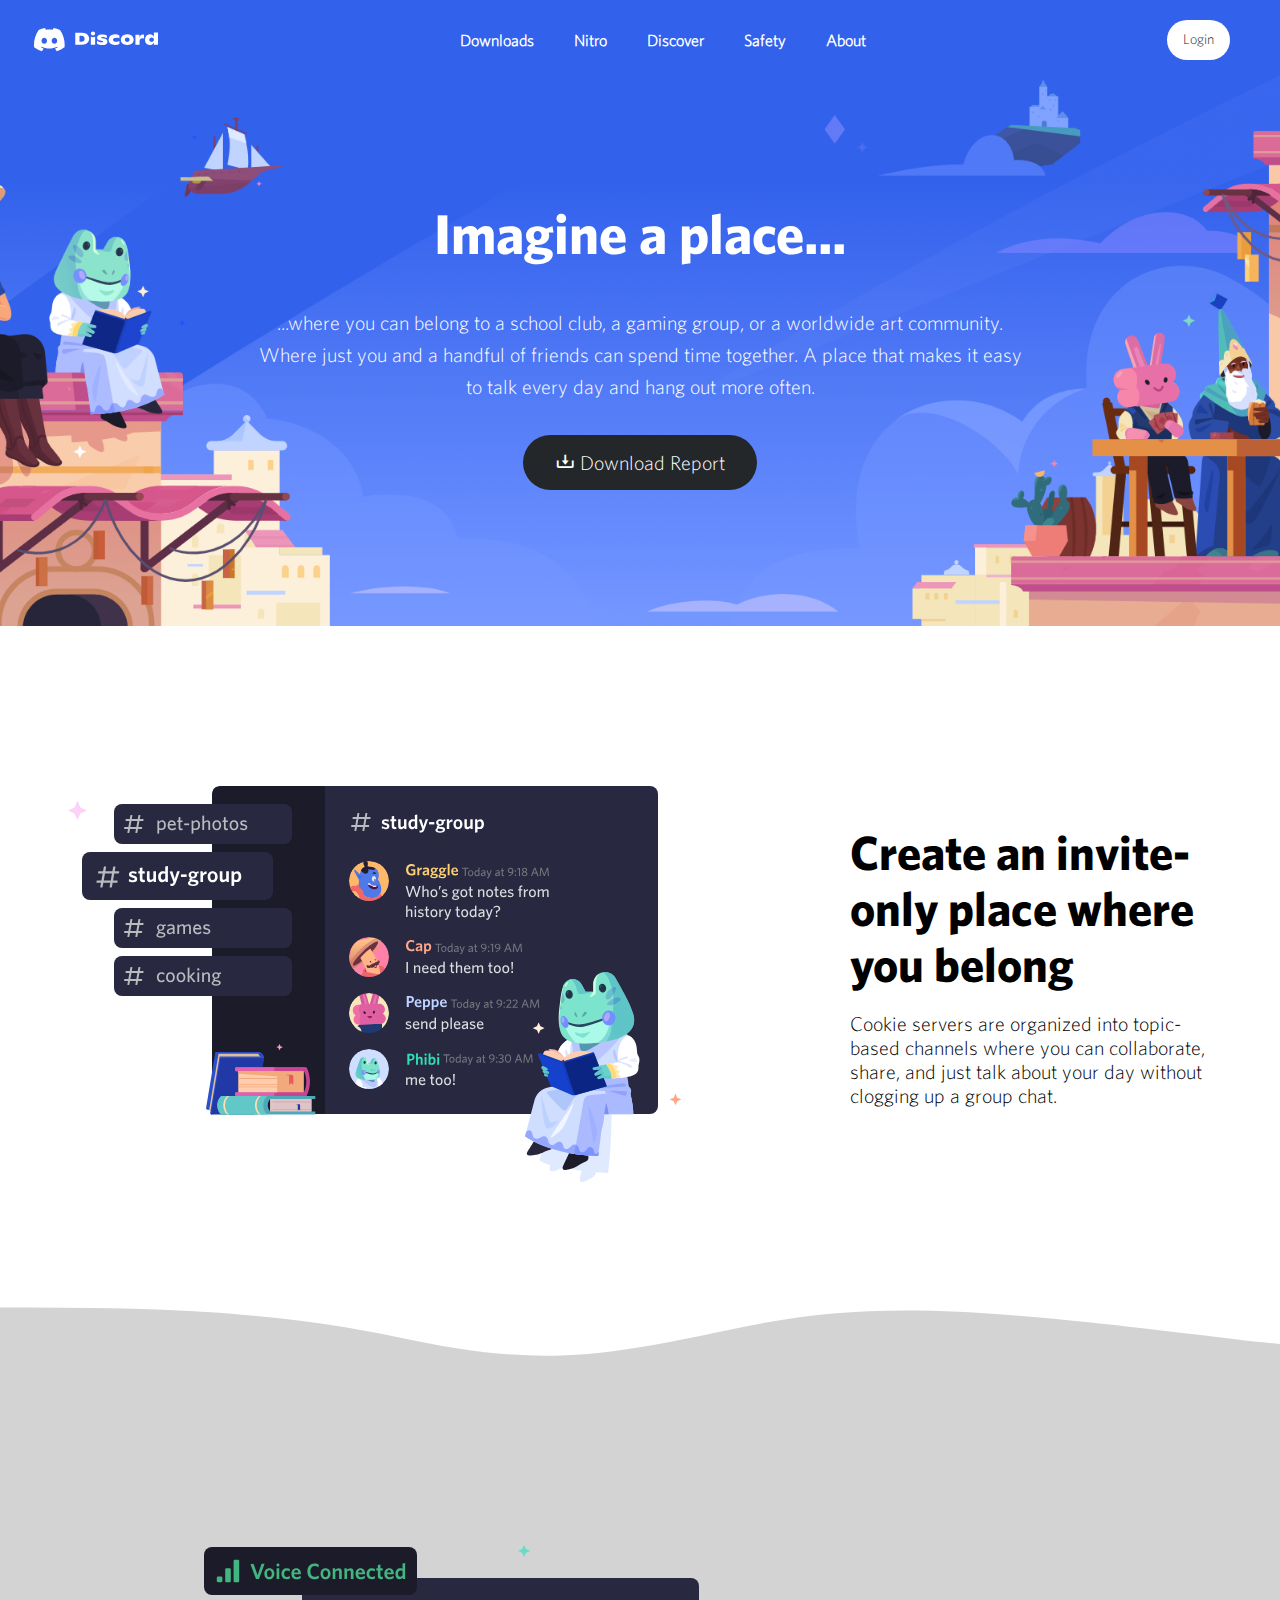
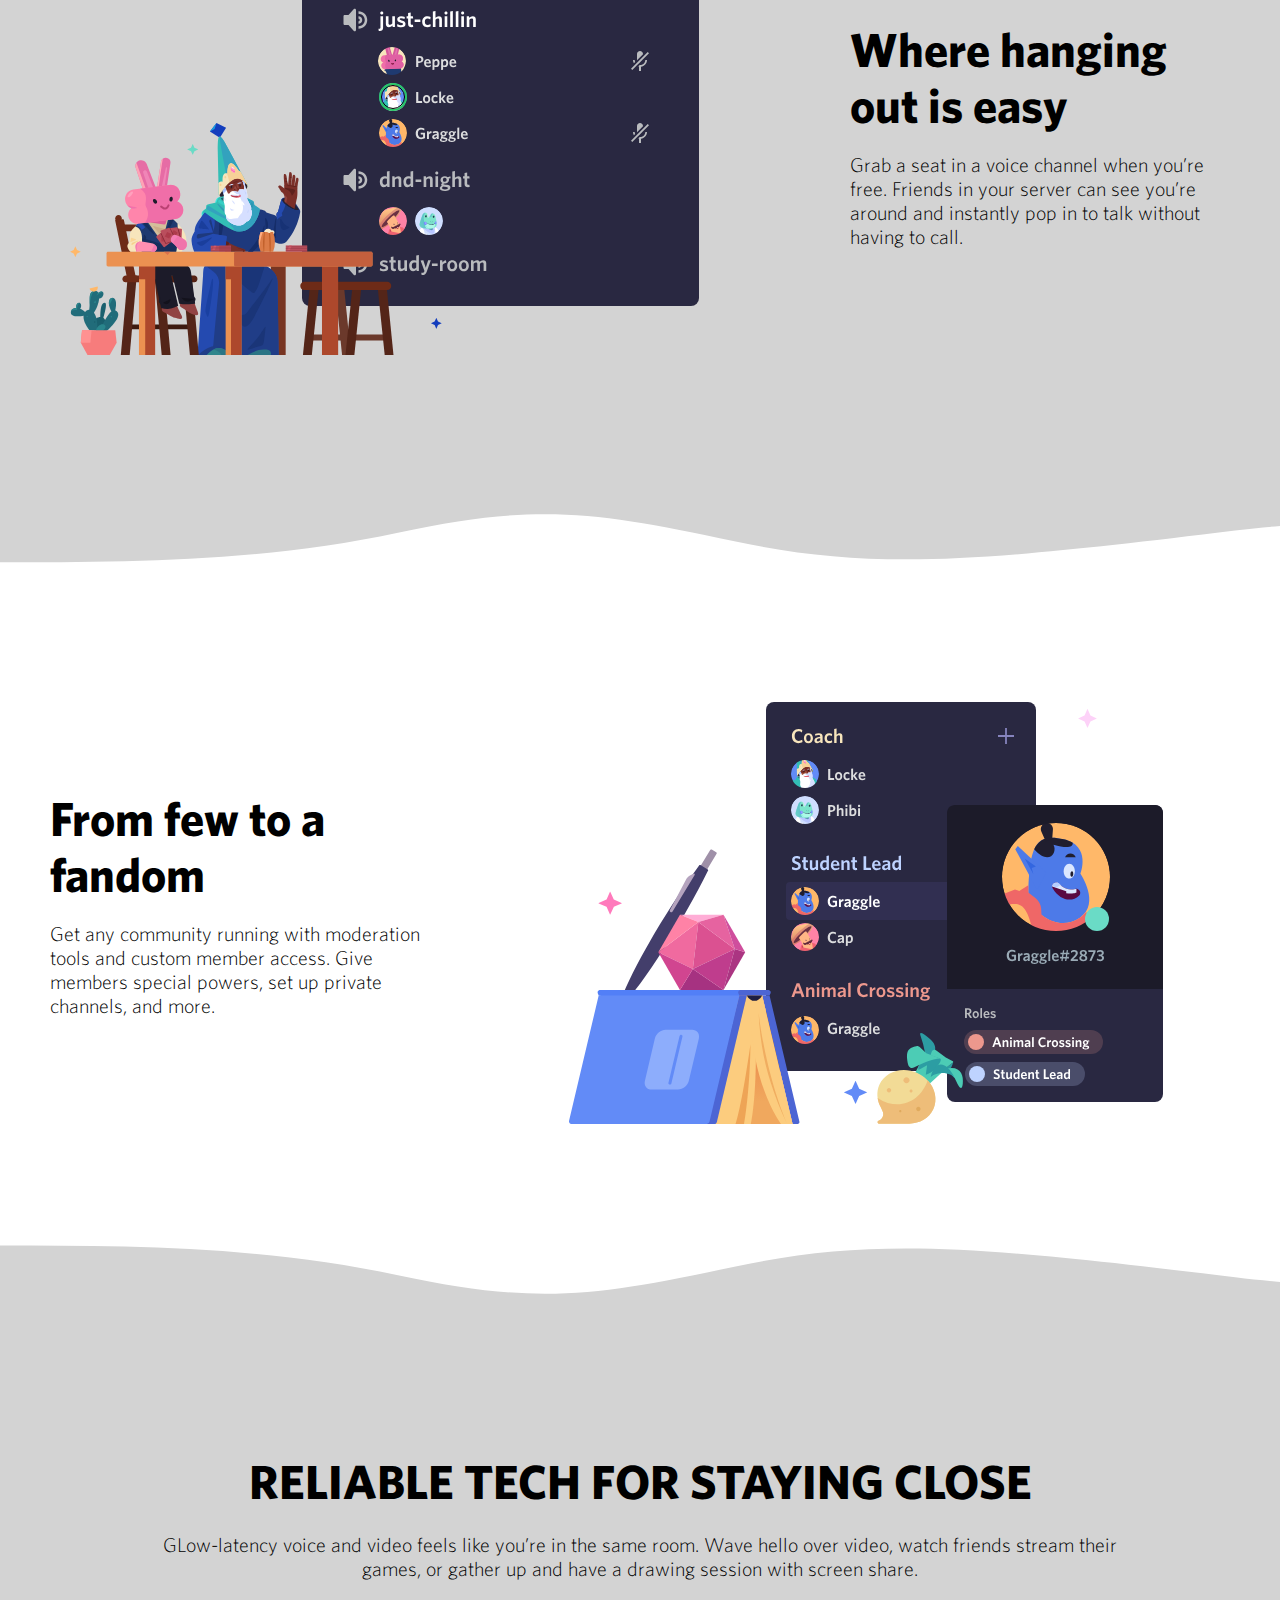
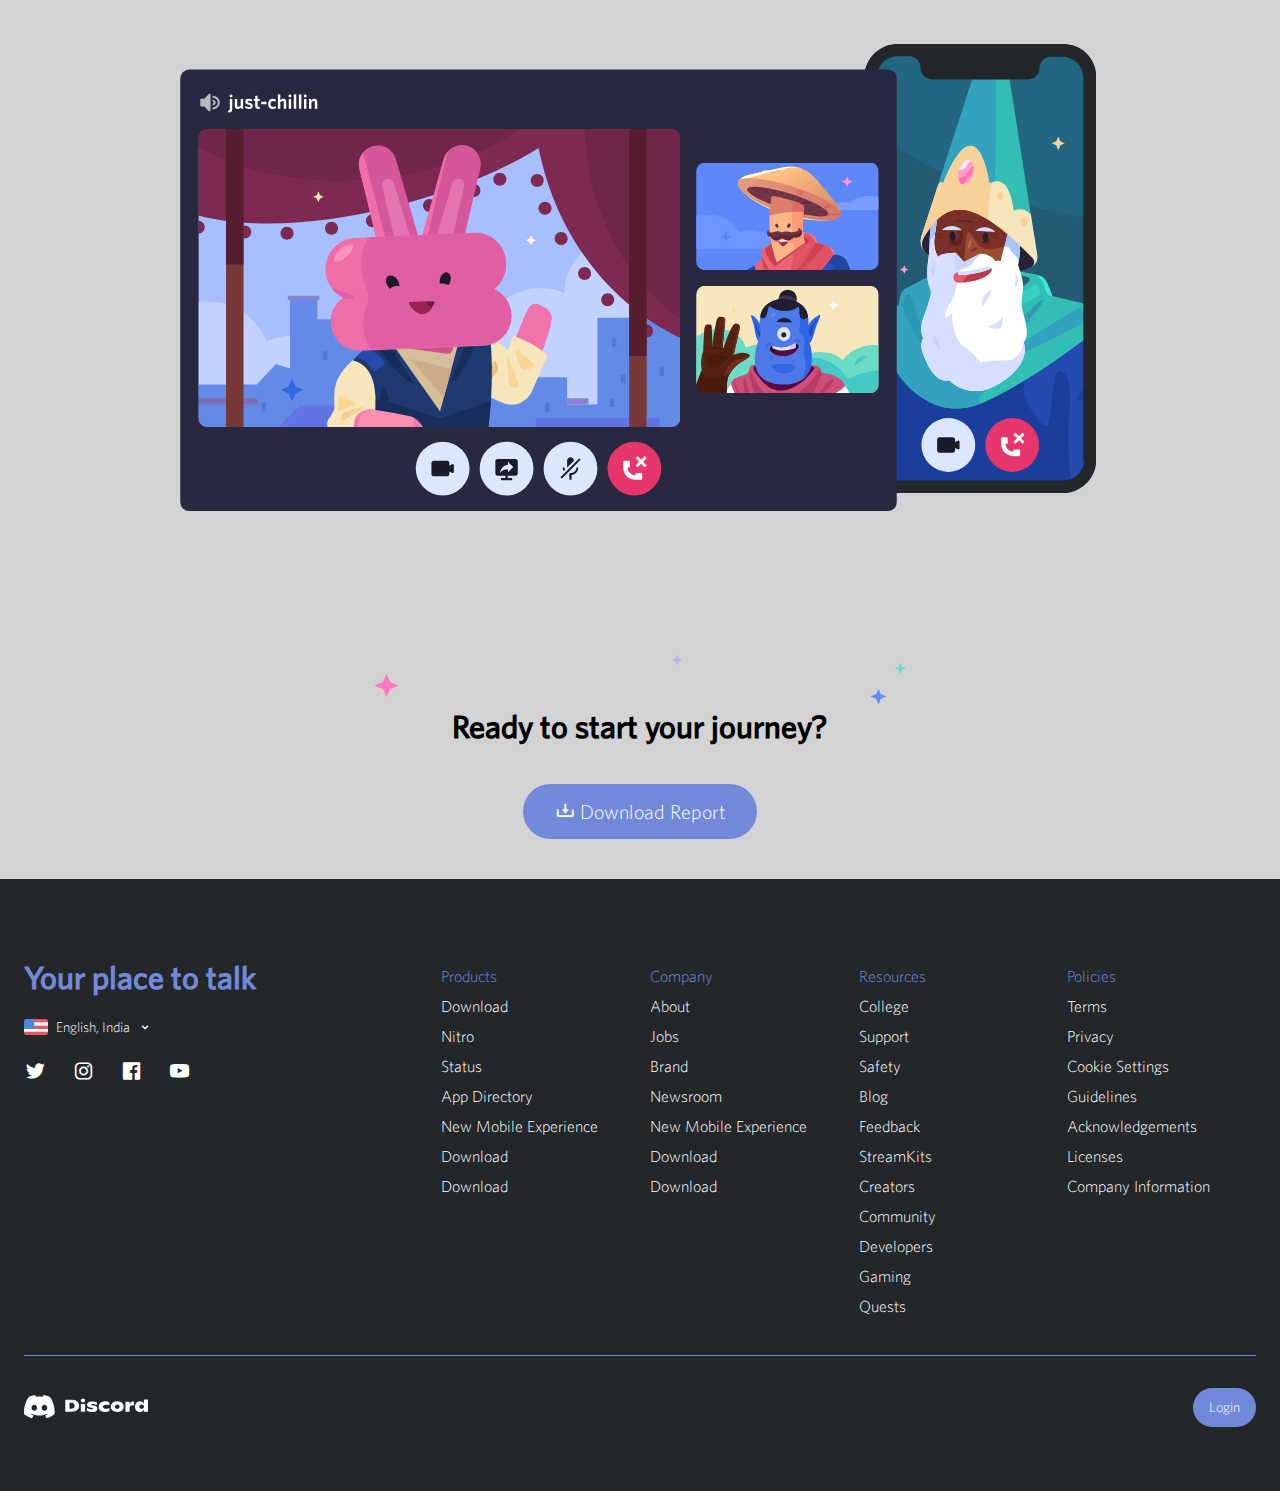
==== commit 01dcec7e: "small changes to the html files" ====
--- a/src/index.html
+++ b/src/index.html
@@ -6,7 +6,7 @@
     <meta name="viewport"
         content="width=device-width, user-scalable=no, initial-scale=1.0, maximum-scale=1.0, minimum-scale=1.0">
     <meta http-equiv="X-UA-Compatible" content="ie=edge">
-    <title>Discord | Your place to talk and hang out</title>
+    <title>Cookie | Your place to talk and hang out</title>
     <link rel="icon" type="image/x-icon" href="./assets/images/favicon.svg">
     <link href='https://unpkg.com/boxicons@2.0.7/css/boxicons.min.css' rel='stylesheet'>
     <link rel="stylesheet" href="./main.css">
@@ -64,7 +64,7 @@
                 <h1 class="title primary-title">Imagine a place...</h1>
                 <p class="hero-description">
                     ...where you can belong to a school club,
-                    a gaming group, or a worldwide art community. Where just you and
+                    a gaming group, or a worldwide art community. Where just you and 
                     a handful of friends can spend time together. A place that makes
                     it easy to talk every day and hang out more often.
                 </p>
@@ -88,7 +88,7 @@
             <img src="./assets/images/section-1.svg" alt="" class="grid-image">
             <div class="text-group">
                 <h2 class="title secondary-title">Create an invite-only place where you belong</h2>
-                <p>Discord servers are organized into topic-based channels where you can collaborate,
+                <p>Cookie servers are organized into topic-based channels where you can collaborate,
                     share, and just talk about your day without clogging up a group chat.</p>
             </div>
         </div>
